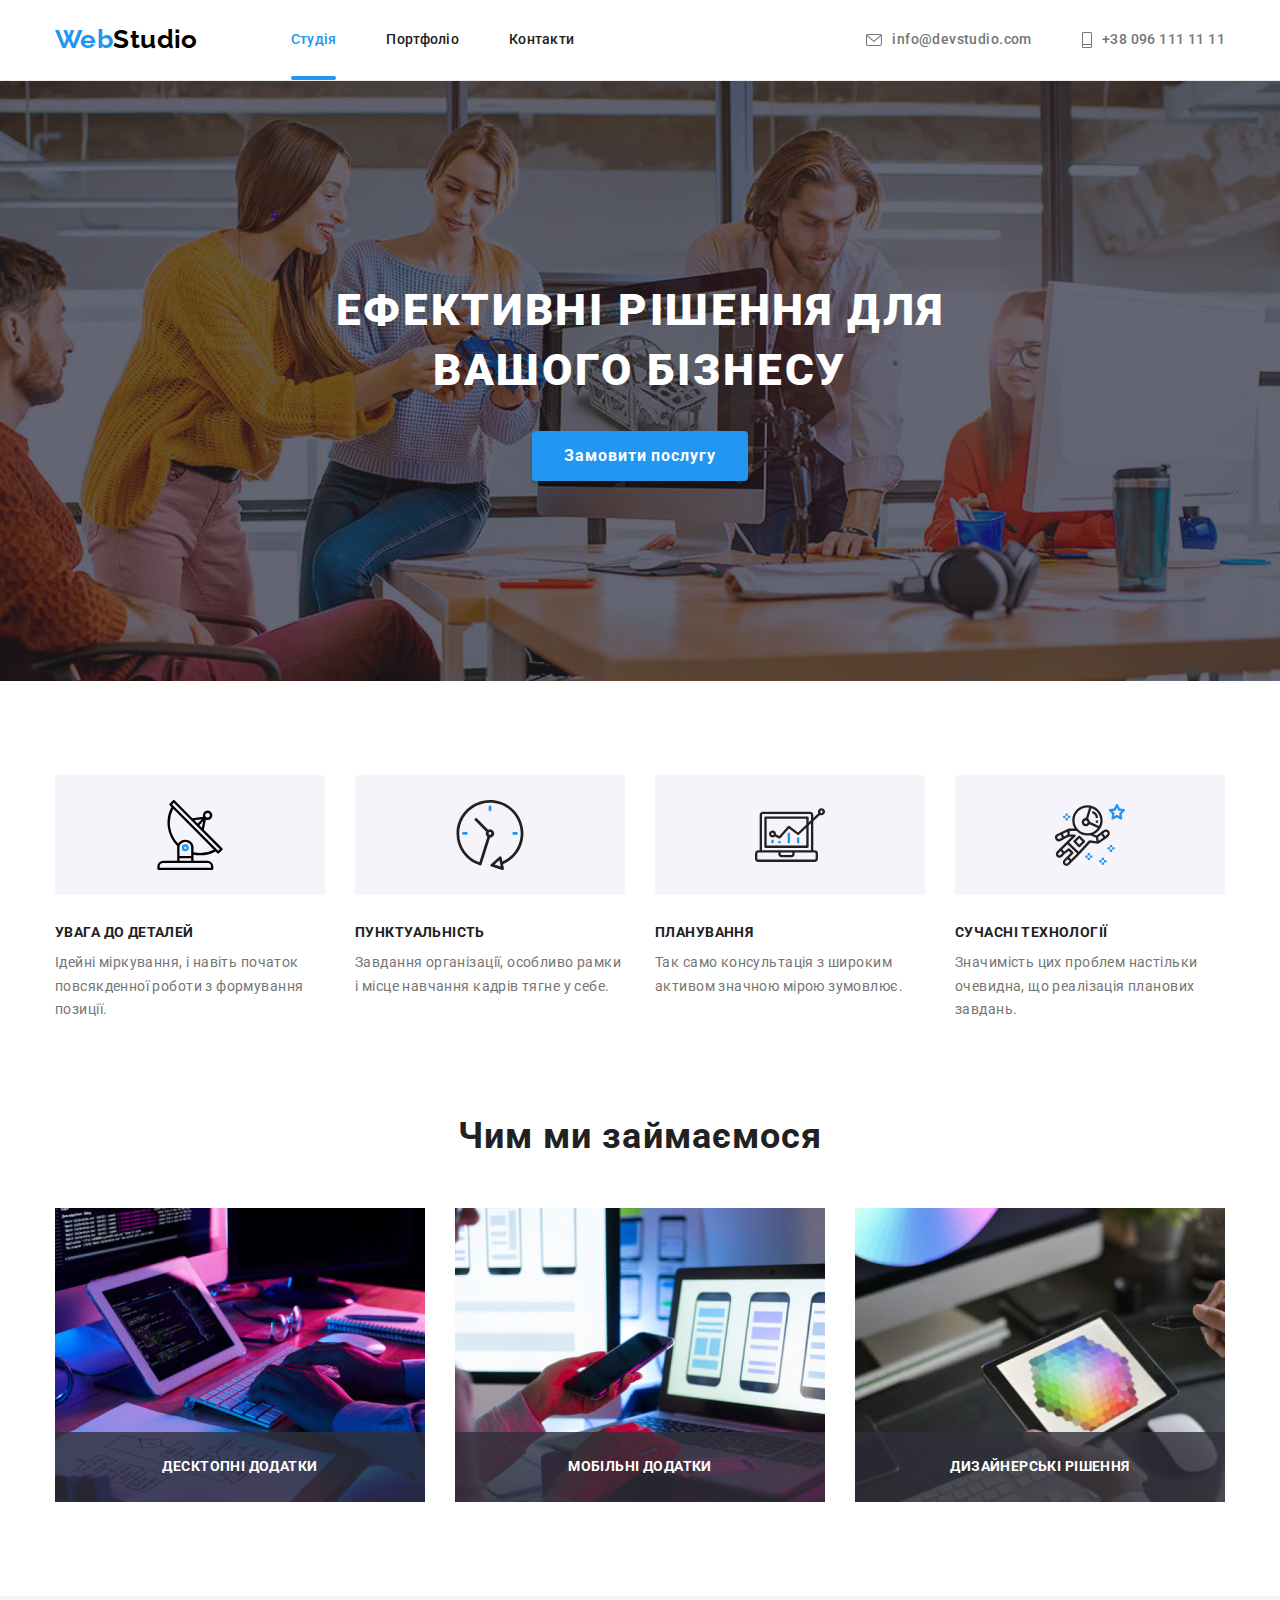
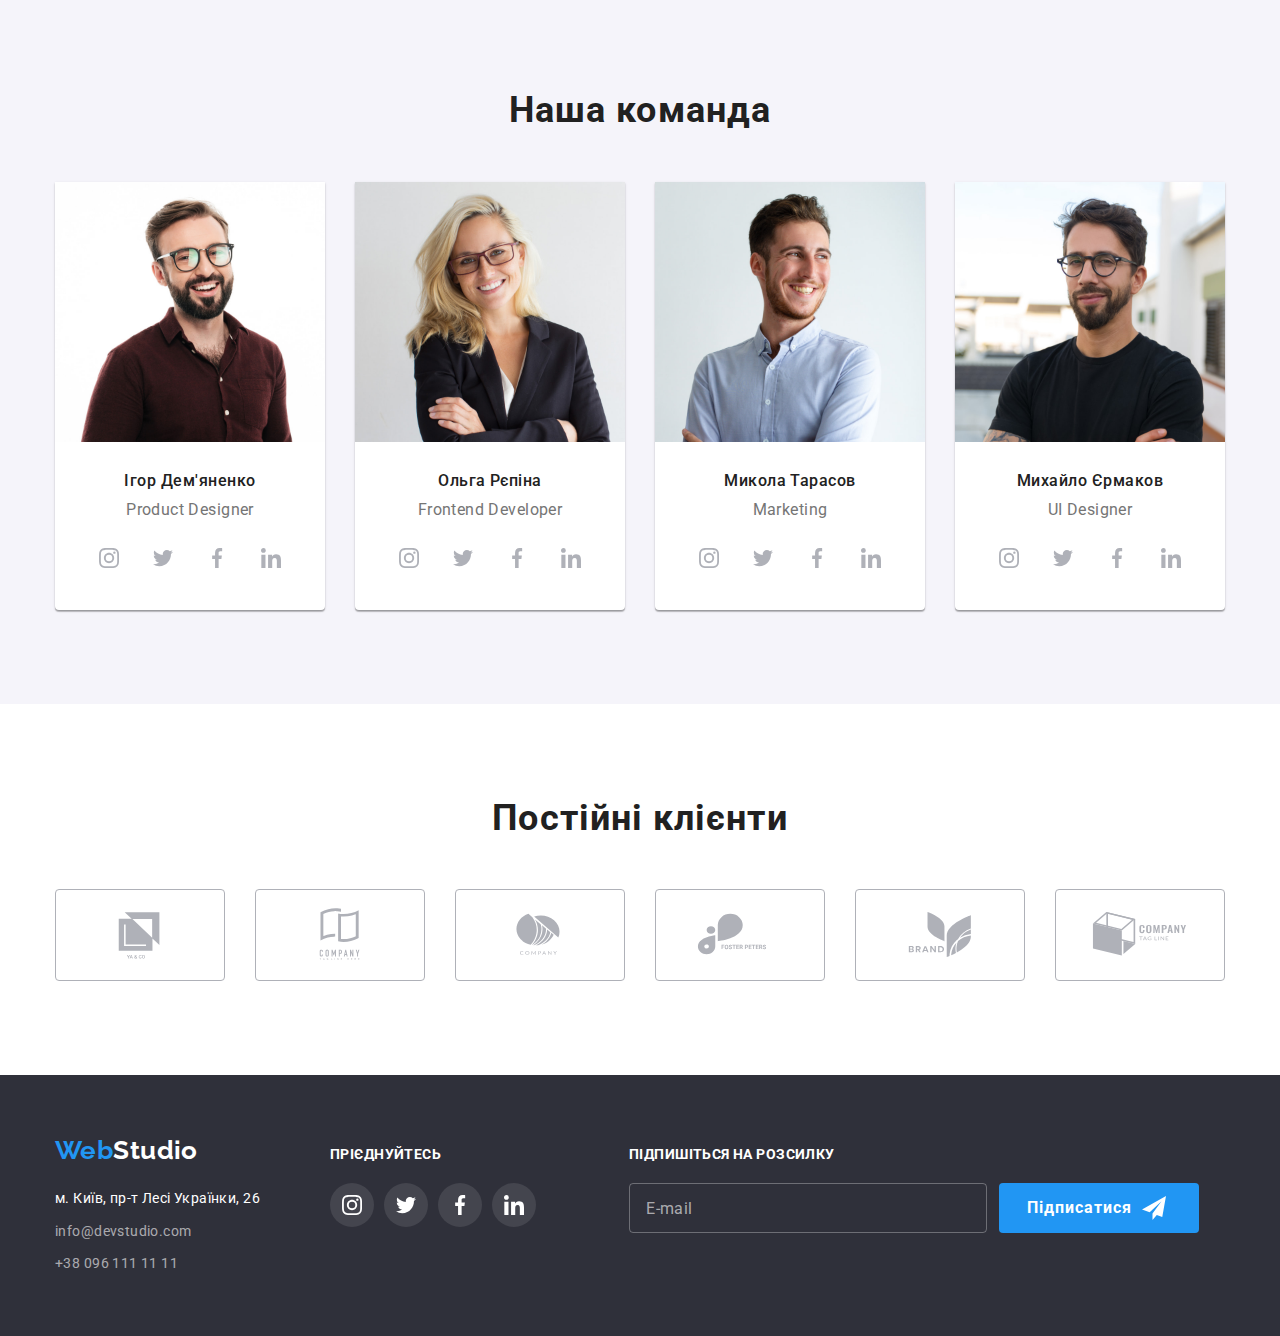
==== index.html @ 22750255 "added svg icon-phone" ====
<!DOCTYPE html>
<html lang="uk">
  <head>
    <meta charset="UTF-8" />
    <meta name="viewport" content="width=device-width, initial-scale=1.0" />
    <title>Вебстудія Київ</title>
    <!-- Шрифти проекту -->
    <link rel="preconnect" href="https://fonts.googleapis.com" />
    <link rel="preconnect" href="https://fonts.gstatic.com" crossorigin />
    <link
      href="https://fonts.googleapis.com/css2?family=Raleway:wght@700&family=Roboto:wght@400;500;700;900&display=swap"
      rel="stylesheet"
    />
    <!-- modern-normalize -->
    <link
      rel="stylesheet"
      href="https://cdn.jsdelivr.net/npm/modern-normalize@2.0.0/modern-normalize.min.css"
    />
    <!-- Кастомні шрифти -->
    <link rel="stylesheet" href="./css/styles.css" />
  </head>
  <body>
    <!-- Шапка сайта -->
    <header class="page-header">
      <div class="container page-container">
        <nav class="page-nav">
          <a class="logo link logo-header" href="./index.html" lang="en">
            Web<span class="logo-white">Studio</span>
          </a>

          <ul class="page-list list">
            <li class="page-item">
              <a class="page-link active-link link" href="./index.html"
                >Студія
              </a>
            </li>
            <li class="page-item">
              <a class="page-link link" href="./portfolio.html">Портфоліо</a>
            </li>
            <li class="page-item">
              <a class="page-link link" href="./index.html">Контакти</a>
            </li>
          </ul>
        </nav>

        <ul class="contact-list list">
          <li class="contact-item">
            <a class="contact-mail-link link" href="mailto:info@devstudio.com">
              <svg class="contact-icon" width="16" height="12">
                <use href="./images/sprite.svg#envelope"></use>
              </svg>
              info@devstudio.com</a
            >
          </li>
          <li class="contact-item">
            <a class="contact-tel-link link" href="tel:+380961111111">
              <svg class="contact-icon" width="10" height="16">
                <use href="./images/sprite.svg#smartphone"></use>
              </svg>
              +38 096 111 11 11</a
            >
          </li>
        </ul>
      </div>
    </header>
    <!-- Тело сайта -->
    <main>
      <!-- Герой -->
      <section class="hero">
        <div class="container">
          <h1 class="hero-title title">ЕФЕКТИВНІ РІШЕННЯ ДЛЯ ВАШОГО БІЗНЕСУ</h1>
          <button class="feedback-btn btn" type="button" data-modal-open>
            Замовити послугу
          </button>
          <div class="backdrop is-hidden" data-modal>
            <div class="modal">
              <button class="close-btn btn" type="button" data-modal-close>
                <svg class="modal-icon" width="18" height="18">
                  <use href="./images/sprite.svg#close-btn"></use>
                </svg>
              </button>
              <strong class="modal-title"
                >Залиште свої дані, ми вам передзвонимо
              </strong>
              <form class="modal-form">
                <label class="modal-form-group">
                  <span class="modal-form-label">Ім'я</span>
                  <input
                    class="modal-form-input"
                    type="text"
                    name="user-name"
                    placeholder=" "
                  />
                  <svg class="modal-form-icon" width="18" height="18">
                    <use href="./images/icons.svg#icon-person"></use>
                  </svg>
                </label>

                <label class="modal-form-group">
                  <span class="modal-form-label">Телефон</span>
                  <input
                    class="modal-form-input"
                    type="tel"
                    name="user-tel"
                    placeholder=" "
                  />
                  <svg class="modal-form-icon" width="18" height="18">
                    <use href="./images/icons.svg#icon-phone"></use>
                  </svg>
                </label>

                <label class="modal-form-group">
                  <span class="modal-form-label">Пошта</span>
                  <input
                    class="modal-form-input"
                    type="email"
                    name="user-email"
                    placeholder=" "
                  />
                </label>

                <label class="modal-form-area-group">
                  <span class="modal-form-label">Коментар</span>
                  <textarea
                    class="modal-form-message"
                    name="user-message"
                    rows="5"
                    placeholder="Введіть текст"
                  ></textarea>
                </label>

                <label class="modal-form-policy-group">
                  <input
                    class="modal-form-policy-input visually-hidden"
                    type="checkbox"
                  />
                  <span class="castom-checkbox">
                    <svg class="castom-checkbox-icon" width="16" height="15">
                      <use href="./images/icons.svg#icon-check"></use>
                    </svg>
                  </span>
                  <span class="modal-form-policy-deck">
                    Погоджуюся з розсилкою та приймаю
                    <a class="modal-form-policy-link link" href=""
                      >Умови договору
                    </a>
                  </span>
                </label>

                <button class="modal-feedback-btn btn" type="submit">
                  Відправити
                </button>
              </form>
            </div>
          </div>
        </div>
      </section>
      <!-- Особливості -->
      <section class="advantag section">
        <div class="container">
          <h2 class="advantag-title visually-hidden title">Особливості</h2>
          <ul class="advantag-list list">
            <li class="advantag-item">
              <div class="advantag-icon-content">
                <svg class="advantag-icon" width="70" height="70">
                  <use href="./images/sprite.svg#antenna"></use>
                </svg>
              </div>
              <h3 class="advantag-subtitle subtitle">УВАГА ДО ДЕТАЛЕЙ</h3>
              <p class="advantag-desc">
                Ідейні міркування, і навіть початок повсякденної роботи з
                формування позиції.
              </p>
            </li>

            <li class="advantag-item">
              <div class="advantag-icon-content">
                <svg class="advantag-icon" width="70" height="70">
                  <use href="./images/sprite.svg#clock"></use>
                </svg>
              </div>
              <h3 class="advantag-subtitle subtitle">ПУНКТУАЛЬНІСТЬ</h3>
              <p class="advantag-desc">
                Завдання організації, особливо рамки і місце навчання кадрів
                тягне у себе.
              </p>
            </li>

            <li class="advantag-item">
              <div class="advantag-icon-content">
                <svg class="advantag-icon" width="70" height="70">
                  <use href="./images/sprite.svg#diagram"></use>
                </svg>
              </div>
              <h3 class="advantag-subtitle subtitle">ПЛАНУВАННЯ</h3>
              <p class="advantag-desc">
                Так само консультація з широким активом значною мірою зумовлює.
              </p>
            </li>

            <li class="advantag-item">
              <div class="advantag-icon-content">
                <svg class="advantag-icon" width="70" height="70">
                  <use href="./images/sprite.svg#astronaut"></use>
                </svg>
              </div>
              <h3 class="advantag-subtitle subtitle">СУЧАСНІ ТЕХНОЛОГІЇ</h3>
              <p class="advantag-desc">
                Значимість цих проблем настільки очевидна, що реалізація
                планових завдань.
              </p>
            </li>
          </ul>
        </div>
      </section>
      <!-- Чим ми займаємося -->
      <section class="about section">
        <div class="container">
          <h2 class="about-title title">Чим ми займаємося</h2>
          <ul class="about-list list">
            <li class="about-item">
              <div class="about-content">
                <img
                  class="about-img"
                  src="./images/other/box1.jpg"
                  alt="фахівець набирає код"
                  width="370"
                  height="294"
                />
                <p class="about-deck">ДЕСКТОПНІ ДОДАТКИ</p>
              </div>
            </li>
            <li class="about-item">
              <div class="about-content">
                <img
                  class="about-img"
                  src="./images/other/box2.jpg"
                  alt="фахівець робить оптимізацію"
                  width="370"
                  height="294"
                />
                <p class="about-deck">МОБІЛЬНІ ДОДАТКИ</p>
              </div>
            </li>
            <li class="about-item">
              <div class="about-content">
                <img
                  class="about-img"
                  src="./images/other/box3.jpg"
                  alt="спеціаліст працює з палітрою кольорів"
                  width="370"
                  height="294"
                />
                <p class="about-deck">ДИЗАЙНЕРСЬКІ РІШЕННЯ</p>
              </div>
            </li>
          </ul>
        </div>
      </section>
      <!-- Наша команда -->
      <section class="team section">
        <div class="container">
          <h2 class="team-title title">Наша команда</h2>
          <ul class="team-list list">
            <li class="team-item">
              <img
                class="team-img"
                src="./images/personal/igor1.jpg"
                alt="Ігор Дем'яненко"
                width="270"
                height="260"
              />
              <div class="team-item-content">
                <h3 class="team-subtitle subtitle">Ігор Дем'яненко</h3>
                <p class="team-deck" lang="en">Product Designer</p>

                <ul class="team-social-list list">
                  <li class="team-social-item item">
                    <a
                      class="team-social-link link"
                      href=""
                      target="_blank"
                      rel="noopener noreferrer"
                      aria-label="іконка Instagram"
                    >
                      <svg class="social-icon" width="20" height="20">
                        <use href="./images/sprite.svg#instagram"></use>
                      </svg>
                    </a>
                  </li>
                  <li class="team-social-item item">
                    <a
                      class="team-social-link link"
                      href=""
                      target="_blank"
                      rel="noopener noreferrer"
                      aria-label="іконка Twitter"
                    >
                      <svg class="social-icon" width="20" height="20">
                        <use href="./images/sprite.svg#twitter"></use>
                      </svg>
                    </a>
                  </li>
                  <li class="team-social-item item">
                    <a
                      class="team-social-link link"
                      href=""
                      target="_blank"
                      rel="noopener noreferrer"
                      aria-label="іконка Facebook"
                    >
                      <svg class="social-icon" width="20" height="20">
                        <use href="./images/sprite.svg#facebook"></use>
                      </svg>
                    </a>
                  </li>
                  <li class="team-social-item item">
                    <a
                      class="team-social-link link"
                      href=""
                      target="_blank"
                      rel="noopener noreferrer"
                      aria-label="іконка inkedin"
                    >
                      <svg class="social-icon" width="20" height="20">
                        <use href="./images/sprite.svg#linkedin"></use>
                      </svg>
                    </a>
                  </li>
                </ul>
              </div>
            </li>

            <li class="team-item">
              <img
                class="team-img"
                src="./images/personal/olga2.jpg"
                alt="Ольга Рєпіна"
                width="270"
                height="260"
              />
              <div class="team-item-content">
                <h3 class="team-subtitle subtitle">Ольга Рєпіна</h3>
                <p class="team-deck" lang="en">Frontend Developer</p>

                <ul class="team-social-list list">
                  <li class="team-social-item item">
                    <a
                      class="team-social-link link"
                      href=""
                      target="_blank"
                      rel="noopener noreferrer"
                      aria-label="іконка Instagram"
                    >
                      <svg class="social-icon" width="20" height="20">
                        <use href="./images/sprite.svg#instagram"></use>
                      </svg>
                    </a>
                  </li>
                  <li class="team-social-item item">
                    <a
                      class="team-social-link link"
                      href=""
                      target="_blank"
                      rel="noopener noreferrer"
                      aria-label="іконка Twitter"
                    >
                      <svg class="social-icon" width="20" height="20">
                        <use href="./images/sprite.svg#twitter"></use>
                      </svg>
                    </a>
                  </li>
                  <li class="team-social-item item">
                    <a
                      class="team-social-link link"
                      href=""
                      target="_blank"
                      rel="noopener noreferrer"
                      aria-label="іконка Facebook"
                    >
                      <svg class="social-icon" width="20" height="20">
                        <use href="./images/sprite.svg#facebook"></use>
                      </svg>
                    </a>
                  </li>
                  <li class="team-social-item item">
                    <a
                      class="team-social-link link"
                      href=""
                      target="_blank"
                      rel="noopener noreferrer"
                      aria-label="іконка inkedin"
                    >
                      <svg class="social-icon" width="20" height="20">
                        <use href="./images/sprite.svg#linkedin"></use>
                      </svg>
                    </a>
                  </li>
                </ul>
              </div>
            </li>

            <li class="team-item">
              <img
                class="team-img"
                src="./images/personal/mikola3.jpg"
                alt="Микола Тарасов"
                width="270"
                height="260"
              />
              <div class="team-item-content">
                <h3 class="team-subtitle subtitle">Микола Тарасов</h3>
                <p class="team-deck" lang="en">Marketing</p>

                <ul class="team-social-list list">
                  <li class="team-social-item item">
                    <a
                      class="team-social-link link"
                      href=""
                      target="_blank"
                      rel="noopener noreferrer"
                      aria-label="іконка Instagram"
                    >
                      <svg class="social-icon" width="20" height="20">
                        <use href="./images/sprite.svg#instagram"></use>
                      </svg>
                    </a>
                  </li>
                  <li class="team-social-item item">
                    <a
                      class="team-social-link link"
                      href=""
                      target="_blank"
                      rel="noopener noreferrer"
                      aria-label="іконка Twitter"
                    >
                      <svg class="social-icon" width="20" height="20">
                        <use href="./images/sprite.svg#twitter"></use>
                      </svg>
                    </a>
                  </li>
                  <li class="team-social-item item">
                    <a
                      class="team-social-link link"
                      href=""
                      target="_blank"
                      rel="noopener noreferrer"
                      aria-label="іконка Facebook"
                    >
                      <svg class="social-icon" width="20" height="20">
                        <use href="./images/sprite.svg#facebook"></use>
                      </svg>
                    </a>
                  </li>
                  <li class="team-social-item item">
                    <a
                      class="team-social-link link"
                      href=""
                      target="_blank"
                      rel="noopener noreferrer"
                      aria-label="іконка inkedin"
                    >
                      <svg class="social-icon" width="20" height="20">
                        <use href="./images/sprite.svg#linkedin"></use>
                      </svg>
                    </a>
                  </li>
                </ul>
              </div>
            </li>

            <li class="team-item">
              <img
                class="team-img"
                src="./images/personal/mihailo4.jpg"
                alt="Михайло Єрмаков"
                width="270"
                height="260"
              />
              <div class="team-item-content">
                <h3 class="team-subtitle subtitle">Михайло Єрмаков</h3>
                <p class="team-deck" lang="en">UI Designer</p>

                <ul class="team-social-list list">
                  <li class="team-social-item item">
                    <a
                      class="team-social-link link"
                      href=""
                      target="_blank"
                      rel="noopener noreferrer"
                      aria-label="іконка Instagram"
                    >
                      <svg class="social-icon" width="20" height="20">
                        <use href="./images/sprite.svg#instagram"></use>
                      </svg>
                    </a>
                  </li>
                  <li class="team-social-item item">
                    <a
                      class="team-social-link link"
                      href=""
                      target="_blank"
                      rel="noopener noreferrer"
                      aria-label="іконка Twitter"
                    >
                      <svg class="social-icon" width="20" height="20">
                        <use href="./images/sprite.svg#twitter"></use>
                      </svg>
                    </a>
                  </li>
                  <li class="team-social-item item">
                    <a
                      class="team-social-link link"
                      href=""
                      target="_blank"
                      rel="noopener noreferrer"
                      aria-label="іконка Facebook"
                    >
                      <svg class="social-icon" width="20" height="20">
                        <use href="./images/sprite.svg#facebook"></use>
                      </svg>
                    </a>
                  </li>
                  <li class="team-social-item item">
                    <a
                      class="team-social-link link"
                      href=""
                      target="_blank"
                      rel="noopener noreferrer"
                      aria-label="іконка inkedin"
                    >
                      <svg class="social-icon" width="20" height="20">
                        <use href="./images/sprite.svg#linkedin"></use>
                      </svg>
                    </a>
                  </li>
                </ul>
              </div>
            </li>
          </ul>
        </div>
      </section>
      <!-- Постійні клієнти -->
      <section class="clients section">
        <div class="container">
          <h2 class="clients-title title">Постійні клієнти</h2>
          <ul class="clients-list list">
            <li class="clients-item item">
              <a
                class="clients-item-link link"
                href=""
                target="_blank"
                rel="noopener noreferrer"
              >
                <svg class="clients-icon" width="106" height="60">
                  <use href="./images/sprite.svg#Logo1"></use>
                </svg>
              </a>
            </li>
            <li class="clients-item item">
              <a
                class="clients-item-link link"
                href=""
                target="_blank"
                rel="noopener noreferrer"
              >
                <svg class="clients-icon" width="106" height="60">
                  <use href="./images/sprite.svg#Logo2"></use>
                </svg>
              </a>
            </li>
            <li class="clients-item item">
              <a
                class="clients-item-link link"
                href=""
                target="_blank"
                rel="noopener noreferrer"
              >
                <svg class="clients-icon" width="106" height="60">
                  <use href="./images/sprite.svg#Logo3"></use>
                </svg>
              </a>
            </li>
            <li class="clients-item item">
              <a
                class="clients-item-link link"
                href=""
                target="_blank"
                rel="noopener noreferrer"
              >
                <svg class="clients-icon" width="106" height="60">
                  <use href="./images/sprite.svg#Logo4"></use>
                </svg>
              </a>
            </li>
            <li class="clients-item item">
              <a
                class="clients-item-link link"
                href=""
                target="_blank"
                rel="noopener noreferrer"
              >
                <svg class="clients-icon" width="106" height="60">
                  <use href="./images/sprite.svg#Logo5"></use>
                </svg>
              </a>
            </li>
            <li class="clients-item item">
              <a
                class="clients-item-link link"
                href=""
                target="_blank"
                rel="noopener noreferrer"
              >
                <svg class="clients-icon" width="106" height="60">
                  <use href="./images/sprite.svg#Logo6"></use>
                </svg>
              </a>
            </li>
          </ul>
        </div>
      </section>
    </main>
    <!-- Подвал сайта-->
    <footer class="foot">
      <div class="container foot-container">
        <div class="foot-address-content">
          <a class="logo-foot logo link" href="./index.html" lang="en">
            Web<span class="logo-dark">Studio</span>
          </a>
          <address class="foot-address-block">
            <ul class="foot-address-list list">
              <li class="foot-address-item">
                <a
                  class="foot-contact-address-link link"
                  href="https://maps.app.goo.gl/mDqCFLNQbTsLXvxj6"
                  target="_blank"
                  rel="noopener noreferrer"
                  >м. Київ, пр-т Лесі Українки, 26</a
                >
              </li>
              <li class="foot-address-item">
                <a
                  class="foot-contact-mail-link link"
                  href="mailto:info@-itemdevstudio.com"
                  >info@devstudio.com</a
                >
              </li>
              <li class="foot-address-item">
                <a class="foot-contact-tel-link link" href="tel:+380961111111"
                  >+38 096 111 11 11</a
                >
              </li>
            </ul>
          </address>
        </div>
        <div class="foot-social-content">
          <p class="foot-social-deck">ПРІЄДНУЙТЕСЬ</p>
          <ul class="foot-social-list list">
            <li class="foot-social-item item">
              <a
                class="foot-social-link link"
                href=""
                target="_blank"
                rel="noopener noreferrer"
                aria-label="іконка Instagram"
              >
                <svg class="foot-social-icon" width="20" height="20">
                  <use href="./images/sprite.svg#instagram"></use>
                </svg>
              </a>
            </li>
            <li class="foot-social-item item">
              <a
                class="foot-social-link link"
                href=""
                target="_blank"
                rel="noopener noreferrer"
                aria-label="іконка Twitter"
              >
                <svg class="foot-social-icon" width="20" height="20">
                  <use href="./images/sprite.svg#twitter"></use>
                </svg>
              </a>
            </li>
            <li class="foot-social-item item">
              <a
                class="foot-social-link link"
                href=""
                target="_blank"
                rel="noopener noreferrer"
                aria-label="іконка Facebook"
              >
                <svg class="foot-social-icon" width="20" height="20">
                  <use href="./images/sprite.svg#facebook"></use>
                </svg>
              </a>
            </li>
            <li class="foot-social-item item">
              <a
                class="foot-social-link link"
                href=""
                target="_blank"
                rel="noopener noreferrer"
                aria-label="іконка Linkedin"
              >
                <svg class="foot-social-icon" width="20" height="20">
                  <use href="./images/sprite.svg#linkedin"></use>
                </svg>
              </a>
            </li>
          </ul>
        </div>
        <div class="foot-form-content">
          <p class="foot-form-deck">ПІДПИШІТЬСЯ НА РОЗСИЛКУ</p>
          <form class="foot-mail-form" name="foot-mail-form">
            <label class="foot-mail-field">
              <input
                class="foot-mail-input"
                type="email"
                name="user-mail"
                placeholder="E-mail"
              />
            </label>
            <button class="foot-form-btn btn" type="submit">Підписатися</button>
          </form>
        </div>
      </div>
    </footer>

    <script src="./js/modal.js"></script>
  </body>
</html>
---- css/styles.css ----
:root {
  --main-font: 'Roboto', sans-serif;
  --secondary-font: 'Raleway', sans-serif;

  /* text color */
  --main-txt-cl: #757575;
  --secondary-txt-cl: #212121;
  --accent-cl: #2196f3;

  /* bacground text color */
  --main-bg-cl: #ffffff;
  --secondary-bg-cl: #f5f4fa;
  --dark-bg-cl: #2f303a;
  --border-item-cl: #eeeeee;
  --icon-color: #afb1b8;

  /* transitions */
  --duration: 250ms;
  --timing-function: cubic-bezier(0.4, 0, 0.2, 1);

  --gap-between-cards: 30px;
  --btn-box-shadow: 0px 4px 4px 0px rgba(0, 0, 0, 0.15);
}

.visually-hidden {
  position: absolute;
  width: 1px;
  height: 1px;
  margin: -1px;
  border: 0;
  padding: 0;

  white-space: nowrap;
  clip-path: inset(100%);
  clip: rect(0 0 0 0);
  overflow: hidden;
}

body {
  color: var(--main-txt-cl);
  background-color: var(--main-bg-cl);

  font-family: var(--main-font);
  font-size: 14px;
  line-height: 1.71;
  letter-spacing: 0.03em;
}

.container {
  width: 1200px;
  padding-left: 15px;
  padding-right: 15px;
  margin-left: auto;
  margin-right: auto;
  /* outline: 2px solid #000000; */
}

h1,
h2,
h3,
h4,
h5,
h6,
p {
  margin: 0;
}

img {
  display: block;
  max-width: 100%;
  height: auto;
}

.section {
  padding-top: 94px;
  padding-bottom: 94px;
}

.link {
  text-decoration: none;
}

.list {
  margin: 0;
  padding: 0;
  list-style: none;
}

.btn {
  cursor: pointer;
  border: none;
}

/* ====== Page header ====== */
/* = logo = */
.page-header {
  border-bottom: 1px solid #ececec;
}

.logo {
  color: var(--accent-cl);
  font-family: var(--secondary-font);
  font-size: 26px;
  font-weight: 700;
  line-height: 1.2;
}

.logo-header {
  margin-right: 93px;
}

.logo-white {
  color: #000000;
}
.logo-dark {
  color: var(--main-bg-cl);
}
/* = /logo = */
/* = link-list = */
.page-container {
  display: flex;
  align-items: center;
}

.page-list {
  display: flex;
  align-items: center;
}

.page-item {
  margin-right: 50px;
}

.page-item:last-child {
  margin-right: 0;
}

.page-nav {
  display: flex;
  align-items: center;
}

.page-link {
  position: relative;

  display: block;
  padding-top: 32px;
  padding-bottom: 32px;

  font-weight: 500;
  line-height: 1.14;
  letter-spacing: 0.02em;

  color: var(--secondary-txt-cl);

  transition: color var(--duration) var(--timing-function);
}

.page-link:hover,
.page-link:focus {
  color: var(--accent-cl);
}

.active-link {
  color: var(--accent-cl);
}

.active-link::after {
  content: '';

  position: absolute;
  left: 0;
  bottom: 0;

  display: block;
  width: 100%;
  height: 4px;
  border-radius: 2px;
  background-color: var(--accent-cl);
}
/* = /link-list = */
/* = contact-list = */
.contact-list {
  display: flex;
  align-items: center;

  margin-left: auto;
}

.contact-item {
  margin-right: 50px;
}

.contact-item:last-child {
  margin-right: 0;
}

.contact-mail-link,
.contact-tel-link {
  display: flex;
  align-items: center;

  color: currentColor;
  font-weight: 500;

  transition: color var(--duration) var(--timing-function);
}

.contact-mail-link:hover,
.contact-mail-link:focus,
.contact-tel-link:hover,
.contact-tel-link:focus {
  color: var(--accent-cl);
}

.contact-icon {
  margin-right: 10px;
  fill: currentColor;
}
/* = /contact-list = */
/* ====== /Page header ====== */

/* ====== Hero section ====== */
.hero {
  text-align: center;
  padding-top: 200px;
  padding-bottom: 200px;
  color: var(--main-bg-cl);

  max-width: 1600px;
  max-height: 600px;
  margin-left: auto;
  margin-right: auto;
  background-color: var(--dark-bg-cl);
  background-image: linear-gradient(
      to right,
      rgba(47, 48, 58, 0.4),
      rgba(47, 48, 58, 0.4)
    ),
    url('../images/bgimage/herobg.jpeg');
  background-repeat: no-repeat;
  background-position: center;
  background-size: cover;
}

.hero-title {
  width: 696px;
  margin-left: auto;
  margin-right: auto;
  margin-bottom: 30px;

  font-size: 44px;
  font-weight: 900;
  line-height: 1.36;
  letter-spacing: 0.06em;
}

.feedback-btn {
  display: inline-flex;
  min-width: 216px;
  min-height: 50px;
  border-radius: 4px;
  padding-top: 10px;
  padding-right: 32px;
  padding-bottom: 10px;
  padding-left: 32px;

  font-size: 16px;
  font-weight: 700;
  line-height: 1.87;
  letter-spacing: 0.06em;
  text-align: center;

  color: var(--main-bg-cl);
  background-color: var(--accent-cl);
  box-shadow: var(--btn-box-shadow);

  transition: background-color var(--duration) var(--timing-function);
}

.feedback-btn:hover,
.feedback-btn:focus {
  background-color: #188ce8;
}

/* = Modal Window = */
.backdrop {
  position: fixed;
  top: 0;
  left: 0;
  width: 100%;
  height: 100%;
  z-index: 5;

  background-color: rgba(0, 0, 0, 0.2);
  opacity: 1;
  transition: opacity var(--duration) var(--timing-function),
    visibility var(--duration) var(--timing-function);
}

.backdrop.is-hidden {
  visibility: hidden;
  opacity: 0;
  pointer-events: none;
}

.backdrop.is-hidden .modal {
  transform: translate(-50%, -50%) scale(0.8);
}

.modal {
  position: absolute;
  top: 50%;
  left: 50%;
  transform: translate(-50%, -50%) scale(1);

  min-width: 528px;
  min-height: 581px;
  padding-top: 40px;
  padding-right: 40px;
  padding-bottom: 40px;
  padding-left: 40px;
  border-radius: 4px;

  background-color: var(--main-bg-cl);
  box-shadow: 0px 2px 1px 0px rgba(0, 0, 0, 0.2),
    0px 1px 1px 0px rgba(0, 0, 0, 0.14), 0px 1px 3px 0px rgba(0, 0, 0, 0.12);

  transition: transform var(--duration) var(--timing-function);
}

.close-btn {
  position: absolute;
  top: 8px;
  right: 8px;

  display: flex;
  align-items: center;
  justify-content: center;
  width: 30px;
  height: 30px;

  background-color: transparent;
  border: 1px solid rgba(0, 0, 0, 0.1);
  border-radius: 50%;
}

.close-btn:hover .modal-icon,
.close-btn:focus .modal-icon {
  fill: var(--accent-cl);
}

.modal-icon {
  transition: fill var(--duration) var(--timing-function);
}

.modal-title {
  display: block;
  font-size: 20px;
  line-height: 1.15;
  letter-spacing: 0.03em;
  text-align: center;
  color: var(--secondary-txt-cl);

  margin-bottom: 12px;
}

.modal-form-group {
  position: relative;
  display: block;
  margin-bottom: 10px;
}

.modal-form-label {
  display: block;
  font-size: 12px;
  line-height: 1.16;
  letter-spacing: 0.01em;
  text-align: left;
  color: var(--main-txt-cl);

  margin-bottom: 4px;
}

.modal-form-input {
  display: flex;
  width: 100%;
  height: 40px;

  padding-top: 12px;
  padding-right: 12px;
  padding-bottom: 12px;
  padding-left: 42px;

  width: 100%;
  height: 40px;
  border-radius: 4px;
  border: 1px solid rgba(33, 33, 33, 0.2);
  outline: none;
  transition: border-color var(--duration) var(--timing-function);
}

.modal-form-input:hover,
.modal-form-input:focus,
.modal-form-input:checked,
.modal-form-message:hover,
.modal-form-message:focus,
.modal-form-message:checked {
  border-color: var(--accent-cl);
}

.modal-form-group:hover .modal-form-icon,
.modal-form-group:focus .modal-form-icon,
.modal-form-group:checked .modal-form-icon {
  fill: var(--accent-cl);
}

.modal-form-icon {
  position: absolute;
  top: 50%;
  left: 13px;

  transition: fill var(--duration) var(--timing-function);
}

.modal-form-area-group {
  display: block;
  margin-bottom: 20px;
}

.modal-form-message {
  resize: none;
  outline: none;

  width: 100%;
  height: 120px;
  padding-top: 12px;
  padding-right: 16px;
  padding-bottom: 12px;
  padding-left: 16px;

  font-size: 12px;
  line-height: 1.16;
  letter-spacing: 0.01em;
  text-align: left;

  border-radius: 4px;
  border: 1px solid rgba(33, 33, 33, 0.2);
  transition: border-color var(--duration) var(--timing-function);
}

.modal-form-message::placeholder {
  color: rgba(117, 117, 117, 0.5);
}

.modal-form-policy-group {
  display: flex;
  justify-content: center;
  align-items: center;
}

.castom-checkbox {
  display: flex;
  align-items: center;
  justify-content: center;
  margin-right: 7px;

  width: 16px;
  height: 15px;
  border-radius: 2px;
  outline: 2px solid var(--secondary-txt-cl);
  outline-offset: -2px;
}

.modal-form-policy-input:checked + .castom-checkbox {
  outline: transparent;
  background-color: var(--accent-cl);
}

.castom-checkbox-icon {
  opacity: 0;
  transition: opacity var(--duration) var(--timing-function);
}

.modal-form-policy-input:checked + .castom-checkbox .castom-checkbox-icon {
  opacity: 1;
}

.modal-form-policy-group {
  margin-bottom: 30px;
  display: flex;
  color: var(--main-txt-cl);
}

.modal-form-policy-link {
  color: var(--accent-cl);
  text-decoration-line: underline;
  text-decoration-skip-ink: none;
}

.modal-feedback-btn {
  display: inline-flex;
  align-items: center;

  min-width: 200px;
  min-height: 50px;
  border-radius: 4px;
  padding-top: 10px;
  padding-right: 52px;
  padding-bottom: 10px;
  padding-left: 52px;

  font-size: 16px;
  font-weight: 700;
  line-height: 1.87;
  letter-spacing: 0.06em;
  text-align: center;

  color: var(--main-bg-cl);
  background-color: var(--accent-cl);

  transition: background-color var(--duration) var(--timing-function),
    box-shadow var(--duration) var(--timing-function);
}

.modal-feedback-btn:hover,
.modal-feedback-btn:focus {
  background-color: #188ce8;
  box-shadow: var(--btn-box-shadow);
}

/* = /Modal Window = */
/* ====== /Hero section ====== */

/* ====== Advantage section ====== */
.advantag-list {
  display: flex;
}

.advantag-item {
  min-width: 270px;
  margin-right: 30px;
}

.advantag-item:last-child {
  margin-right: 0;
}

.advantag-icon-content {
  display: flex;
  align-items: center;
  justify-content: center;
  margin-bottom: 30px;

  width: 270px;
  height: 120px;
  border-radius: 4px;

  background-color: var(--secondary-bg-cl);
}

.advantag-subtitle {
  margin-bottom: 10px;

  font-weight: 700;
  font-size: 14px;
  line-height: 1.14;
  letter-spacing: 0.03em;

  color: var(--secondary-txt-cl);
}
/* ====== /Advantage section ====== */

/* ====== About section ====== */
.about {
  padding-top: 0;
}

.about-title,
.team-title,
.clients-title {
  margin-bottom: 50px;

  font-size: 36px;
  font-weight: 700;
  line-height: 1.16;
  letter-spacing: 0.03em;
  text-align: center;

  color: var(--secondary-txt-cl);
}

.about-list {
  display: flex;
}

.about-item:not(:last-child) {
  margin-right: 30px;
}
.about-content {
  position: relative;
}

.about-deck {
  position: absolute;
  bottom: 0;
  left: 0;
  width: 100%;

  font-weight: 700;
  line-height: 1.14;
  text-align: center;
  padding-top: 27px;
  padding-bottom: 27px;

  color: var(--main-bg-cl);
  background-color: rgba(47, 48, 58, 0.8);
}
/* ====== /About section ====== */

/* ====== Team section ====== */
.team {
  background-color: var(--secondary-bg-cl);
}

.team-list {
  display: flex;

  text-align: center;
}

.team-item {
  margin-right: 30px;

  min-width: 270px;

  border-radius: 0 0 4px 4px;
  box-shadow: 0px 2px 1px 0px #00000033, 0px 1px 1px 0px #00000024,
    0px 1px 3px 0px #0000001f;
  background-color: var(--main-bg-cl);
}

.team-item:last-child {
  margin-right: 0;
}

.team-item-content {
  padding-top: 30px;
  padding-bottom: 30px;
}

.team-subtitle {
  margin-bottom: 10px;

  font-size: 16px;
  font-weight: 500;
  line-height: 1.18;
  letter-spacing: 0.03em;

  color: var(--secondary-txt-cl);
}

.team-deck {
  margin-top: 0;
  margin-bottom: 16px;

  font-size: 16px;
  line-height: 1.18;
}

.team-social-list {
  display: flex;
  align-items: center;
  justify-content: center;
}

.team-social-item:not(:last-child) {
  display: flex;
  margin-right: 10px;
}

.team-social-link {
  display: flex;
  align-items: center;
  justify-content: center;

  width: 44px;
  height: 44px;
  border-radius: 50%;

  color: var(--icon-color);
  background-color: var(--main-bg-cl);

  transition: color var(--duration) var(--timing-function),
    background-color var(--duration) var(--timing-function);
}

.team-social-link:hover,
.team-social-link:focus {
  color: var(--main-bg-cl);
  background-color: var(--accent-cl);
}

.social-icon {
  fill: currentColor;
}
/* ====== /Team section ====== */

/* ====== Clients section ====== */
.clients-list {
  display: flex;
  align-items: center;
  justify-content: center;
}

.clients-item {
  display: flex;
  align-items: center;
  justify-content: center;
  margin-right: 30px;
}

.clients-item:last-child {
  margin-right: 0;
}

.clients-item-link {
  display: flex;
  align-items: center;
  justify-content: center;

  width: 170px;
  height: 92px;
  border-radius: 4px;
  border: 1px solid var(--icon-color);
  color: var(--icon-color);

  transition: color var(--duration) var(--timing-function),
    border-color var(--duration) var(--timing-function);
}

.clients-item-link:hover,
.clients-item-link:focus {
  color: var(--accent-cl);
  border-color: var(--accent-cl);
}

.clients-icon {
  fill: currentColor;
}
/* ====== /Clients section ====== */

/* ====== Footer ====== */
.foot {
  padding-top: 60px;
  padding-bottom: 60px;

  background-color: var(--dark-bg-cl);
}

.foot-container {
  display: flex;
  align-items: baseline;
}

.foot-address-content:not(:last-child) {
  margin-right: 70px;
}

.logo-foot {
  display: inline-block;
  margin-bottom: 20px;
}

.foot-address-block {
  display: block;

  font-style: inherit;
}

.foot-address-item {
  margin-bottom: 9px;
}

.foot-address-item:last-child {
  margin-bottom: 0;
}

.foot-contact-address-link {
  color: var(--main-bg-cl);

  transition: color var(--duration) var(--timing-function);
}

.foot-contact-mail-link,
.foot-contact-tel-link {
  color: rgba(255, 255, 255, 0.6);

  transition: color var(--duration) var(--timing-function);
}

.foot-contact-address-link:hover,
.foot-contact-address-link:focus,
.foot-contact-mail-link:hover,
.foot-contact-mail-link:focus,
.foot-contact-tel-link:hover,
.foot-contact-tel-link:focus {
  color: var(--accent-cl);
}

/* foot social content */

.foot-social-content {
  margin-right: 93px;
}

.foot-social-deck,
.foot-form-deck {
  margin-bottom: 20px;

  font-size: 14px;
  font-weight: 700;
  line-height: 1.14;
  font-family: Roboto;

  color: var(--main-bg-cl);
}

.foot-social-list {
  display: flex;
  align-items: center;
  justify-content: center;
}

.foot-social-item:not(:last-child) {
  margin-right: 10px;
}

.foot-social-link {
  display: flex;
  align-items: center;
  justify-content: center;

  width: 44px;
  height: 44px;
  border-radius: 50%;

  color: var(--main-bg-cl);
  background-color: rgba(255, 255, 255, 0.1);

  transition: background-color var(--duration) var(--timing-function);
}

.foot-social-link:hover,
.foot-social-link:focus {
  background-color: var(--accent-cl);
}

.foot-social-icon {
  fill: currentColor;
}
/* /foot social content */

/* foot form content */

.foot-mail-form {
  display: inline-flex;
}

.foot-mail-field {
  margin-right: 12px;
}

.foot-mail-input {
  display: inline-flex;
  padding-top: 15px;
  padding-left: 16px;
  padding-bottom: 15px;

  font-size: 16px;
  line-height: 1.25;
  letter-spacing: 0.03em;
  color: rgba(255, 255, 255, 0.6);

  width: 358px;
  height: 50px;
  outline: none;
  border-radius: 4px;
  border: 1px solid rgba(255, 255, 255, 0.3);
  background-color: transparent;
  transition: box-shadow var(--duration) var(--timing-function);
}

.foot-mail-input::placeholder {
  color: rgba(255, 255, 255, 0.6);
}

.foot-mail-input:hover,
.foot-mail-input:focus {
  box-shadow: var(--btn-box-shadow);
}

.foot-form-btn {
  display: inline-flex;
  align-items: center;

  min-width: 200px;
  min-height: 50px;
  border-radius: 4px;
  padding-top: 10px;
  padding-bottom: 10px;
  padding-left: 28px;

  font-size: 16px;
  font-weight: 700;
  line-height: 1.87;
  letter-spacing: 0.06em;
  text-align: center;

  color: var(--main-bg-cl);
  background-color: var(--accent-cl);

  transition: background-color var(--duration) var(--timing-function),
    box-shadow var(--duration) var(--timing-function);
}

.foot-form-btn:hover,
.foot-form-btn:focus {
  background-color: #188ce8;
  box-shadow: var(--btn-box-shadow);
}

.foot-form-btn::after {
  content: '';
  width: 24px;
  height: 24px;
  margin-left: 10px;
  background-image: url(../images/icon-send.svg);
  background-size: contain;
}

/* /foot form content */
/* ====== /Footer ====== */ /* =============== Portfolio =============== */
/* ====== Work section ====== */ /* = Project filter = */
.work-list {
  display: flex;
  align-items: center;
  justify-content: center;

  margin-bottom: 50px;
}

.work-item:not(:last-child) {
  margin-right: 8px;
}

.work-filter-btn {
  display: inline-flex;

  padding-top: 6px;
  padding-right: 25px;
  padding-bottom: 6px;
  padding-left: 25px;
  border-radius: 4px;

  font-size: 16px;
  font-weight: 500;
  line-height: 1.62;
  letter-spacing: 0.03em;

  color: var(--secondary-txt-cl);
  background-color: var(--secondary-bg-cl);

  transition: color var(--duration) var(--timing-function),
    background-color var(--duration) var(--timing-function),
    box-shadow var(--duration) var(--timing-function);
}

.work-filter-btn:hover,
.work-filter-btn:focus {
  color: var(--main-bg-cl);
  background-color: var(--accent-cl);
  box-shadow: 0px 2px 2px 0px #0000001f, 0px 1px 2px 0px #00000014,
    0px 3px 1px 0px #0000001a;
}

.active-btn {
  color: var(--main-bg-cl);
  background-color: var(--accent-cl);
  box-shadow: 0px 2px 2px 0px #0000001f, 0px 1px 2px 0px #00000014,
    0px 3px 1px 0px #0000001a;
}
/* = /Project filter = */

/* = Project list = */
.project-list {
  display: flex;
  flex-wrap: wrap;
  margin-top: calc(-1 * var(--gap-between-cards));
  margin-left: calc(-1 * var(--gap-between-cards));
}

.project-item {
  flex-basis: calc(100% / 3 - var(--gap-between-cards));

  margin-top: var(--gap-between-cards);
  margin-left: var(--gap-between-cards);

  min-width: 370px;
  min-height: 404px;
}

.project-link {
  display: block;

  transition: box-shadow var(--duration) var(--timing-function);
}

.project-link:hover,
.project-link:focus {
  box-shadow: 1px 4px 6px 0px #00000029, 0px 4px 4px 0px #0000000f,
    0px 1px 1px 0px #0000001f;
}

.project-img-content {
  position: relative;
  overflow: hidden;
}

.project-img-deck {
  position: absolute;
  top: 0;
  left: 0;
  width: 100%;
  height: 100%;

  font-size: 18px;
  line-height: 1.55;
  letter-spacing: 0.03em;
  text-align: left;

  padding-top: 63px;
  padding-right: 24px;
  padding-bottom: 63px;
  padding-left: 24px;

  opacity: 0;

  color: var(--main-bg-cl);
  background-color: rgba(33, 150, 243, 0.9);

  transform: translateY(100%);
  transition: transform var(--duration) var(--timing-function);
}

.project-link:hover .project-img-deck,
.project-link:focus .project-img-deck {
  transform: translateY(0);
  opacity: 1;
}

.project-item-content {
  padding-top: 20px;
  padding-right: 24px;
  padding-bottom: 20px;
  padding-left: 24px;

  border-right: 1px solid var(--border-item-cl);
  border-bottom: 1px solid var(--border-item-cl);
  border-left: 1px solid var(--border-item-cl);
}

.project-subtitle {
  margin-bottom: 4px;

  font-size: 18px;
  font-weight: 700;
  line-height: 2;
  letter-spacing: 0.06em;

  color: var(--secondary-txt-cl);
}

.project-deck {
  font-size: 16px;
  line-height: 1.87;

  color: var(--main-txt-cl);
}
/* = /Project list = */

/* ====== /Work section ====== */

/* =============== /Portfolio =============== */
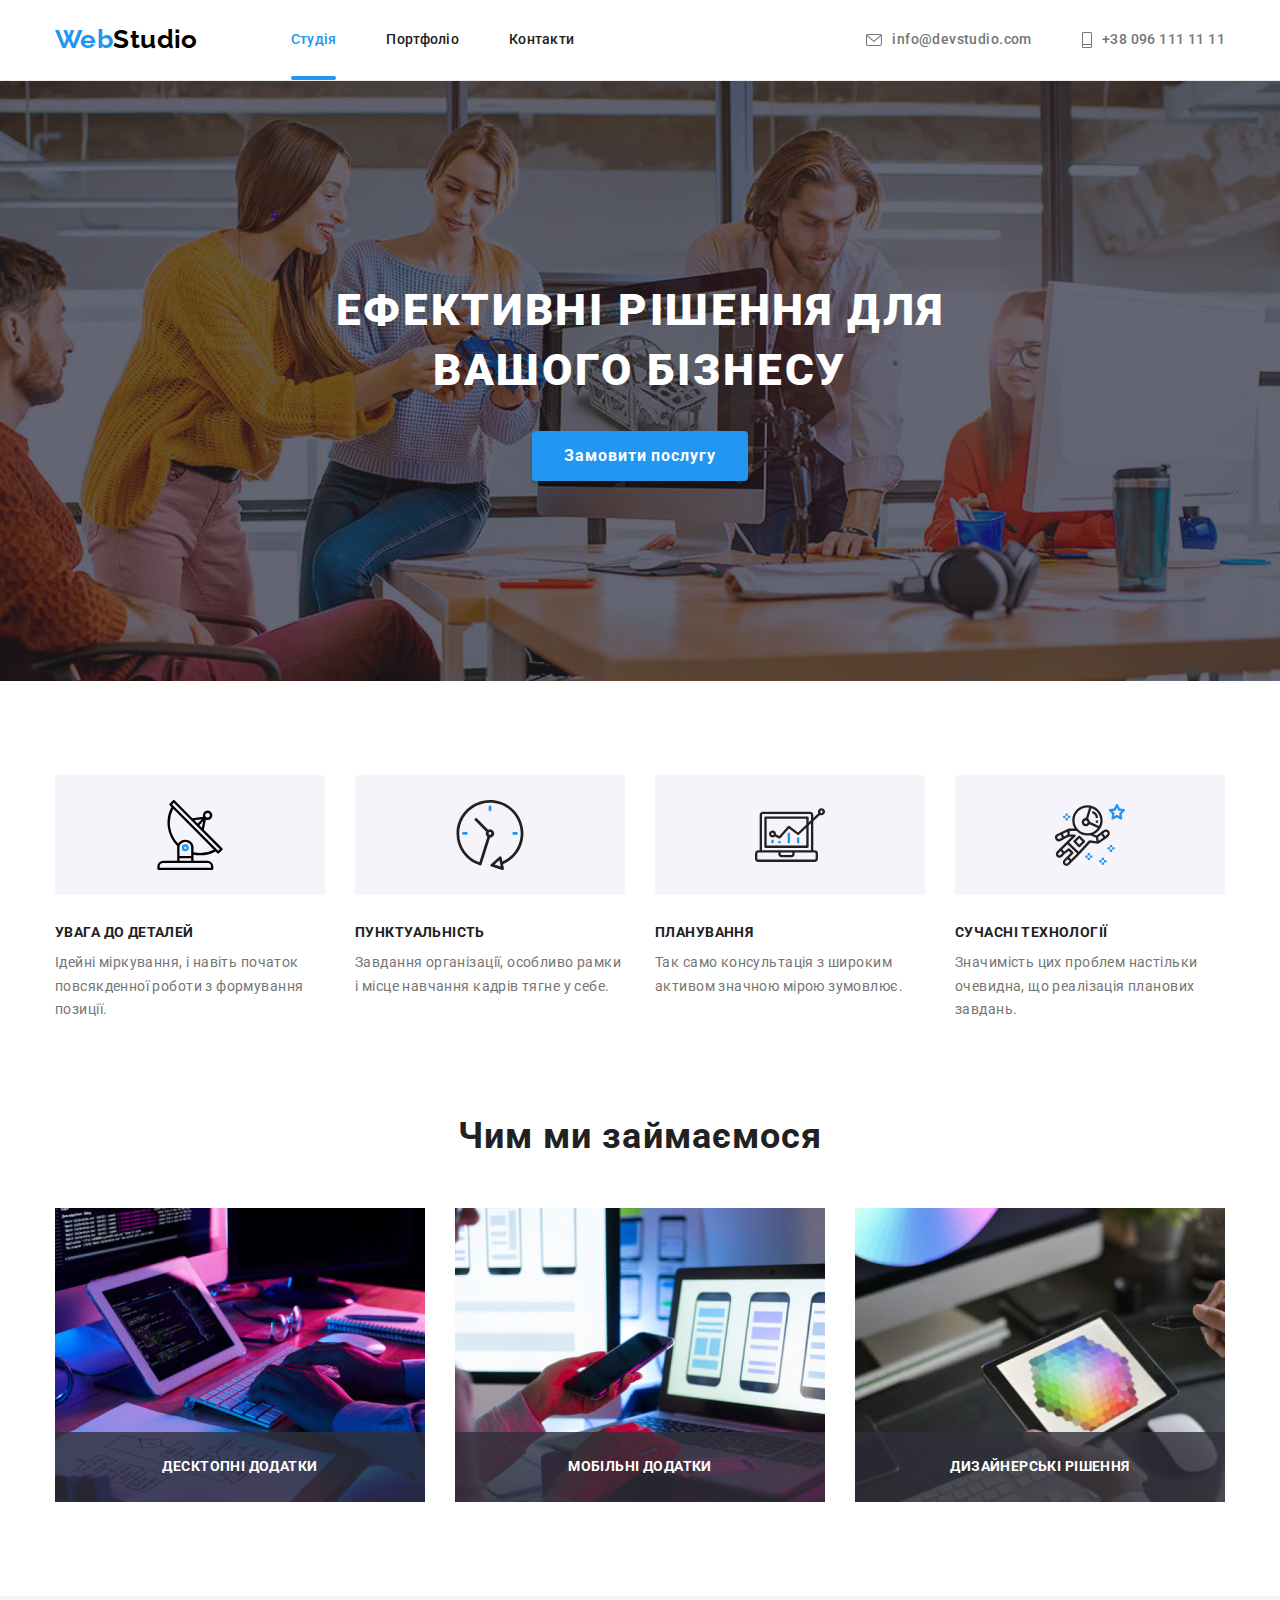
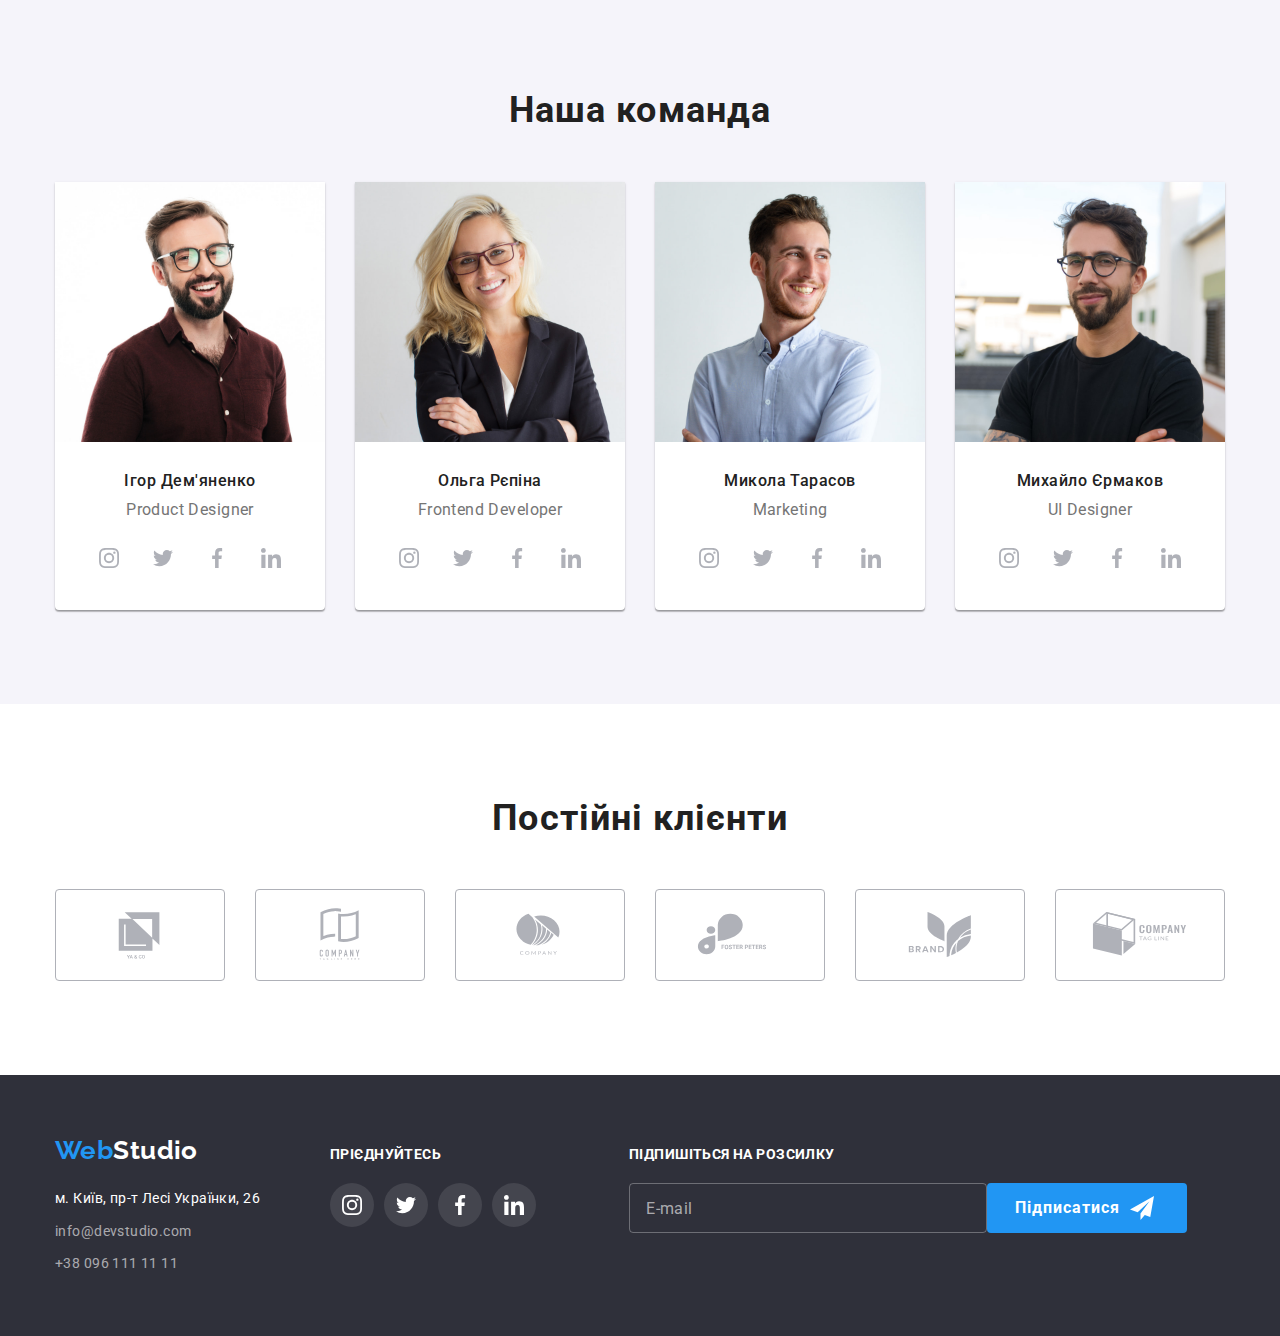
==== commit 9724e306: "deleted label foot-mail-field" ====
--- a/index.html
+++ b/index.html
@@ -72,17 +72,21 @@
           <button class="feedback-btn btn" type="button" data-modal-open>
             Замовити послугу
           </button>
+          <!-- Бекдроп -->
           <div class="backdrop is-hidden" data-modal>
+            <!-- Модальне вікно -->
             <div class="modal">
               <button class="close-btn btn" type="button" data-modal-close>
                 <svg class="modal-icon" width="18" height="18">
                   <use href="./images/sprite.svg#close-btn"></use>
                 </svg>
               </button>
-              <strong class="modal-title"
-                >Залиште свої дані, ми вам передзвонимо
+              <!-- Опис модального вікна -->
+              <strong class="modal-title">
+                Залиште свої дані, ми вам передзвонимо
               </strong>
-              <form class="modal-form">
+              <form class="modal-form" name="modal-order-form">
+                <!-- данні користувача -->
                 <label class="modal-form-group">
                   <span class="modal-form-label">Ім'я</span>
                   <input
@@ -90,6 +94,8 @@
                     type="text"
                     name="user-name"
                     placeholder=" "
+                    required
+                    title="Введіть, будь ласка, ім'я користувача."
                   />
                   <svg class="modal-form-icon" width="18" height="18">
                     <use href="./images/icons.svg#icon-person"></use>
@@ -103,6 +109,8 @@
                     type="tel"
                     name="user-tel"
                     placeholder=" "
+                    required
+                    title="Введіть, будь ласка, ваш номер телефону."
                   />
                   <svg class="modal-form-icon" width="18" height="18">
                     <use href="./images/icons.svg#icon-phone"></use>
@@ -116,9 +124,15 @@
                     type="email"
                     name="user-email"
                     placeholder=" "
+                    required
+                    title="Введіть, будь ласка, адресу електронної пошти."
                   />
+                  <svg class="modal-form-icon" width="18" height="18">
+                    <use href="./images/icons.svg#icon-email"></use>
+                  </svg>
                 </label>
 
+                <!-- Коментар -->
                 <label class="modal-form-area-group">
                   <span class="modal-form-label">Коментар</span>
                   <textarea
@@ -129,12 +143,13 @@
                   ></textarea>
                 </label>
 
+                <!-- Політика конфіденційності -->
                 <label class="modal-form-policy-group">
                   <input
                     class="modal-form-policy-input visually-hidden"
                     type="checkbox"
                   />
-                  <span class="castom-checkbox">
+                  <span class="castom-checkbox" role="checkbox">
                     <svg class="castom-checkbox-icon" width="16" height="15">
                       <use href="./images/icons.svg#icon-check"></use>
                     </svg>
@@ -714,14 +729,12 @@
         <div class="foot-form-content">
           <p class="foot-form-deck">ПІДПИШІТЬСЯ НА РОЗСИЛКУ</p>
           <form class="foot-mail-form" name="foot-mail-form">
-            <label class="foot-mail-field">
-              <input
-                class="foot-mail-input"
-                type="email"
-                name="user-mail"
-                placeholder="E-mail"
-              />
-            </label>
+            <input
+              class="foot-mail-input"
+              type="email"
+              name="user-mail"
+              placeholder="E-mail"
+            />
             <button class="foot-form-btn btn" type="submit">Підписатися</button>
           </form>
         </div>
--- a/css/styles.css
+++ b/css/styles.css
@@ -396,7 +396,7 @@
   height: 40px;
   border-radius: 4px;
   border: 1px solid rgba(33, 33, 33, 0.2);
-  outline: none;
+  outline: transparent;
   transition: border-color var(--duration) var(--timing-function);
 }
 
@@ -409,18 +409,19 @@
   border-color: var(--accent-cl);
 }
 
-.modal-form-group:hover .modal-form-icon,
-.modal-form-group:focus .modal-form-icon,
-.modal-form-group:checked .modal-form-icon {
-  fill: var(--accent-cl);
-}
-
 .modal-form-icon {
   position: absolute;
   top: 50%;
   left: 13px;
 
+  fill: var(--secondary-txt-cl);
   transition: fill var(--duration) var(--timing-function);
+}
+
+.modal-form-input:hover + .modal-form-icon,
+.modal-form-input:focus + .modal-form-icon,
+.modal-form-input:checked + .modal-form-icon {
+  fill: var(--accent-cl);
 }
 
 .modal-form-area-group {
@@ -430,7 +431,7 @@
 
 .modal-form-message {
   resize: none;
-  outline: none;
+  outline: transparent;
 
   width: 100%;
   height: 120px;
@@ -470,11 +471,13 @@
   border-radius: 2px;
   outline: 2px solid var(--secondary-txt-cl);
   outline-offset: -2px;
-}
-
+  transition: outline-color var(--duration) var(--timing-function);
+}
+
+.modal-form-policy-input:hover + .castom-checkbox,
+.modal-form-policy-input:focus + .castom-checkbox,
 .modal-form-policy-input:checked + .castom-checkbox {
-  outline: transparent;
-  background-color: var(--accent-cl);
+  outline-color: var(--accent-cl);
 }
 
 .castom-checkbox-icon {
@@ -493,6 +496,7 @@
 }
 
 .modal-form-policy-link {
+  outline-color: var(--accent-cl);
   color: var(--accent-cl);
   text-decoration-line: underline;
   text-decoration-skip-ink: none;
@@ -516,6 +520,7 @@
   letter-spacing: 0.06em;
   text-align: center;
 
+  outline-color: var(--accent-cl);
   color: var(--main-bg-cl);
   background-color: var(--accent-cl);
 
@@ -884,7 +889,7 @@
 
   width: 358px;
   height: 50px;
-  outline: none;
+  outline: transparent;
   border-radius: 4px;
   border: 1px solid rgba(255, 255, 255, 0.3);
   background-color: transparent;
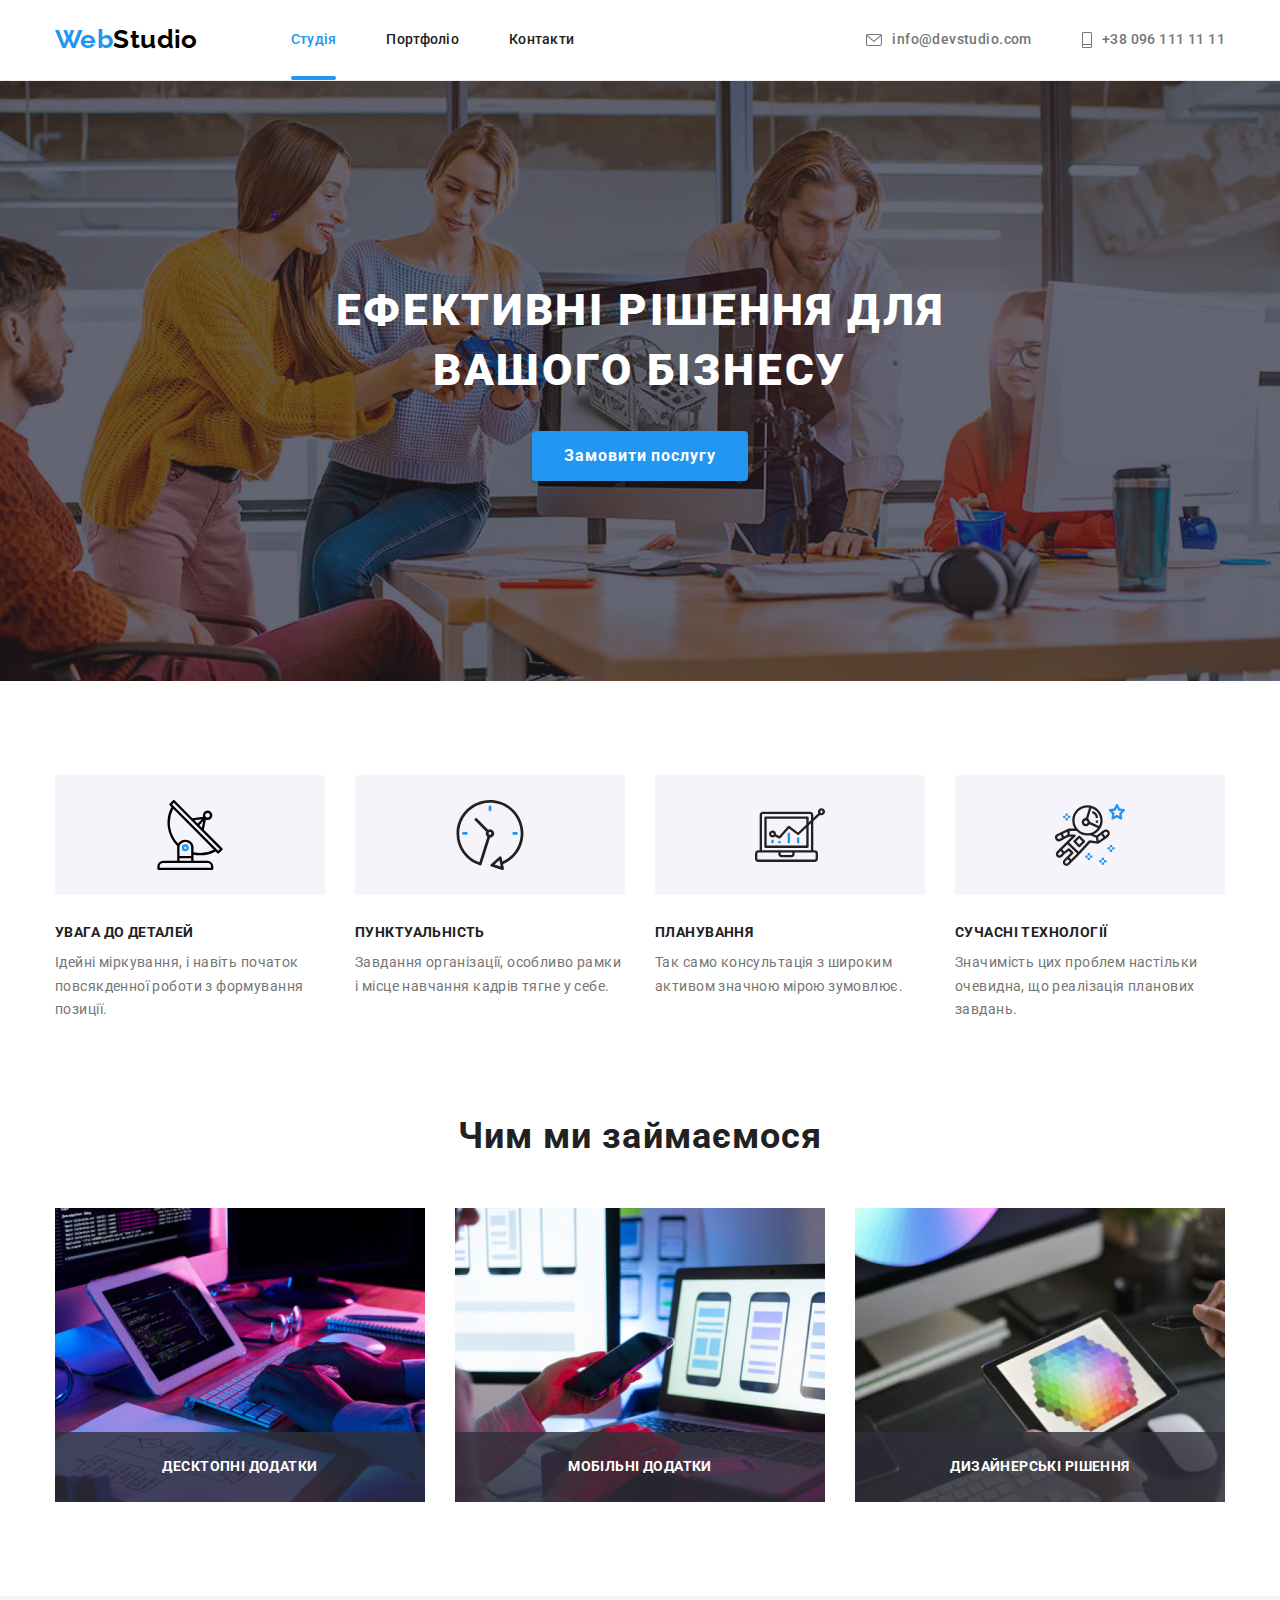
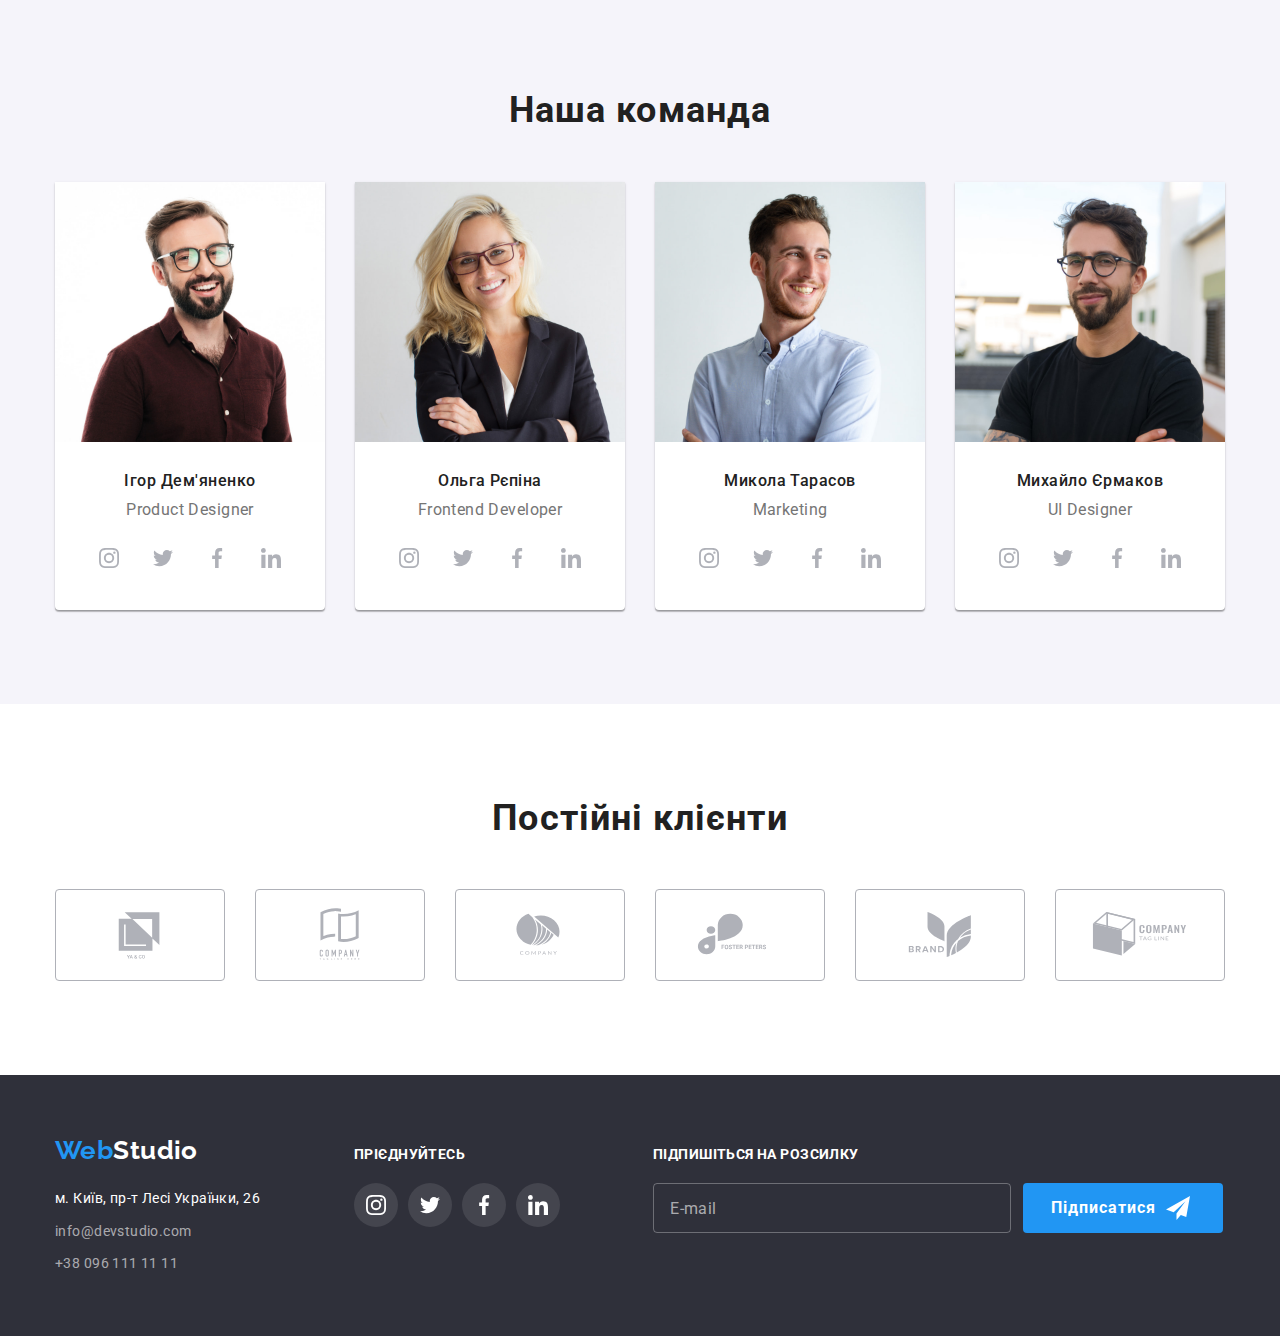
==== commit 89330135: "deleted role checkbox" ====
--- a/index.html
+++ b/index.html
@@ -149,7 +149,7 @@
                     class="modal-form-policy-input visually-hidden"
                     type="checkbox"
                   />
-                  <span class="castom-checkbox" role="checkbox">
+                  <span class="castom-checkbox">
                     <svg class="castom-checkbox-icon" width="16" height="15">
                       <use href="./images/icons.svg#icon-check"></use>
                     </svg>
--- a/css/styles.css
+++ b/css/styles.css
@@ -107,6 +107,7 @@
 
 .logo-header {
   margin-right: 93px;
+  outline-color: var(--accent-cl);
 }
 
 .logo-white {
@@ -150,7 +151,7 @@
   font-weight: 500;
   line-height: 1.14;
   letter-spacing: 0.02em;
-
+  outline-color: var(--accent-cl);
   color: var(--secondary-txt-cl);
 
   transition: color var(--duration) var(--timing-function);
@@ -203,6 +204,7 @@
   color: currentColor;
   font-weight: 500;
 
+  outline-color: var(--accent-cl);
   transition: color var(--duration) var(--timing-function);
 }
 
@@ -271,6 +273,7 @@
   letter-spacing: 0.06em;
   text-align: center;
 
+  outline-color: var(--accent-cl);
   color: var(--main-bg-cl);
   background-color: var(--accent-cl);
   box-shadow: var(--btn-box-shadow);
@@ -340,9 +343,17 @@
   width: 30px;
   height: 30px;
 
+  outline-color: transparent;
   background-color: transparent;
   border: 1px solid rgba(0, 0, 0, 0.1);
   border-radius: 50%;
+
+  transition: outline-color var(--duration) var(--timing-function);
+}
+
+.close-btn:hover,
+.close-btn:focus {
+  outline-color: var(--accent-cl);
 }
 
 .close-btn:hover .modal-icon,
@@ -430,6 +441,7 @@
 }
 
 .modal-form-message {
+  display: block;
   resize: none;
   outline: transparent;
 
@@ -693,6 +705,7 @@
   height: 44px;
   border-radius: 50%;
 
+  outline-color: var(--accent-cl);
   color: var(--icon-color);
   background-color: var(--main-bg-cl);
 
@@ -738,6 +751,7 @@
   height: 92px;
   border-radius: 4px;
   border: 1px solid var(--icon-color);
+  outline-color: var(--accent-cl);
   color: var(--icon-color);
 
   transition: color var(--duration) var(--timing-function),
@@ -769,7 +783,7 @@
 }
 
 .foot-address-content:not(:last-child) {
-  margin-right: 70px;
+  margin-right: 94px;
 }
 
 .logo-foot {
@@ -867,13 +881,8 @@
 /* /foot social content */
 
 /* foot form content */
-
 .foot-mail-form {
   display: inline-flex;
-}
-
-.foot-mail-field {
-  margin-right: 12px;
 }
 
 .foot-mail-input {
@@ -881,6 +890,7 @@
   padding-top: 15px;
   padding-left: 16px;
   padding-bottom: 15px;
+  margin-right: 12px;
 
   font-size: 16px;
   line-height: 1.25;
